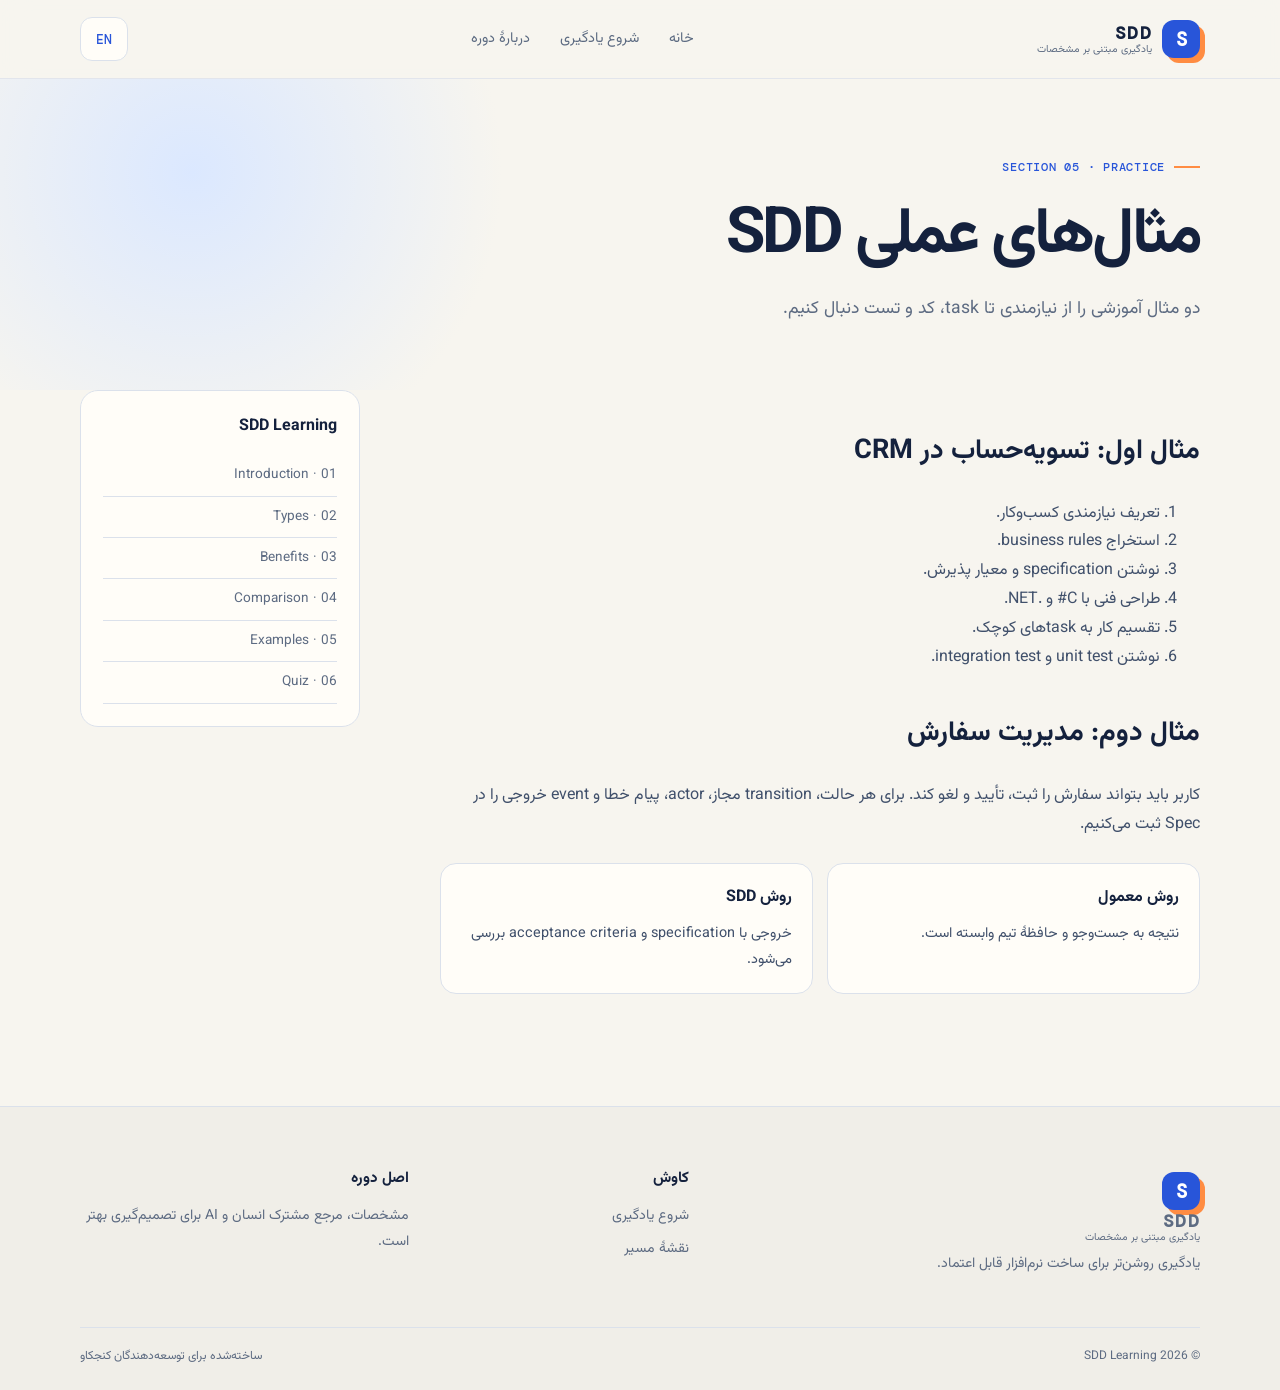
==== pages/practical-examples.html @ bbc89bef "Build bilingual SDD learning website" ====
<!doctype html><html lang="fa" dir="rtl"><head><meta charset="utf-8"><meta name="viewport" content="width=device-width, initial-scale=1"><title>Practical Examples</title><link rel="stylesheet" href="../styles/style.css"></head><body data-page="practical-examples"><div data-header></div><main><section class="page-hero"><div class="container"><span class="eyebrow">SECTION 05 · PRACTICE</span><h1 data-page-title>مثال‌های عملی SDD</h1><p class="lead" data-page-lead>دو مثال آموزشی را از نیازمندی تا task، کد و تست دنبال کنیم.</p></div></section><section class="container content-layout"><article class="article" data-page-content><h2>مثال اول: تسویه‌حساب در CRM</h2><ol><li>تعریف نیازمندی کسب‌وکار.</li><li>استخراج business rules.</li><li>نوشتن specification و معیار پذیرش.</li><li>طراحی فنی با C# و .NET.</li><li>تقسیم کار به taskهای کوچک.</li><li>نوشتن unit test و integration test.</li></ol><h2>مثال دوم: مدیریت سفارش</h2><p>کاربر باید بتواند سفارش را ثبت، تأیید و لغو کند. برای هر حالت، transition مجاز، actor، پیام خطا و event خروجی را در Spec ثبت می‌کنیم.</p><div class="compare"><div><h3>روش معمول</h3><p>نتیجه به جست‌وجو و حافظهٔ تیم وابسته است.</p></div><div><h3>روش SDD</h3><p>خروجی با specification و acceptance criteria بررسی می‌شود.</p></div></div></article><aside class="side-card"><h2>SDD Learning</h2><a href="sdd-introduction.html">01 · Introduction</a><a href="sdd-types.html">02 · Types</a><a href="sdd-benefits.html">03 · Benefits</a><a href="sdd-vs-markdown.html">04 · Comparison</a><a href="practical-examples.html">05 · Examples</a><a href="quiz.html">06 · Quiz</a></aside></section></main><div data-footer></div><script src="../js/main.js"></script></body></html>
---- styles/style.css ----
@import url('https://fonts.googleapis.com/css2?family=DM+Mono:wght@400;500&family=Vazirmatn:wght@400;500;600;700;800&display=swap');
:root{--ink:#14213d;--muted:#5d6b82;--cream:#f7f5ef;--paper:#fffdf8;--blue:#2855d9;--blue-dark:#173baf;--mint:#d9f3e7;--line:#dbe1eb;--orange:#ff8c42;--radius:20px;--shadow:0 18px 45px rgba(20,33,61,.09)}
*{box-sizing:border-box}html{scroll-behavior:smooth}body{margin:0;background:var(--cream);color:var(--ink);font-family:Vazirmatn,system-ui,sans-serif;line-height:1.8}a{color:inherit;text-decoration:none}button{font:inherit;cursor:pointer}button:focus-visible,a:focus-visible{outline:3px solid #ffb000;outline-offset:3px}.container{width:min(1120px,calc(100% - 40px));margin-inline:auto}.site-header{position:sticky;top:0;z-index:20;background:rgba(247,245,239,.9);backdrop-filter:blur(14px);border-bottom:1px solid rgba(219,225,235,.75)}.header-inner{height:78px;display:flex;align-items:center;justify-content:space-between;gap:28px}.brand{display:inline-flex;align-items:center;gap:10px}.brand strong{display:block;font:800 1.1rem 'DM Mono',monospace;letter-spacing:.08em}.brand small{display:block;color:var(--muted);font-size:.65rem;line-height:1.2}.brand-mark{display:grid;place-items:center;width:38px;height:38px;border-radius:12px;background:var(--blue);color:#fff;font:700 1.2rem 'DM Mono',monospace;box-shadow:5px 5px 0 var(--orange)}.main-nav{display:flex;align-items:center;gap:30px;color:var(--muted);font-size:.9rem}.main-nav a{transition:color .2s}.main-nav a:hover{color:var(--blue)}.header-actions{display:flex;align-items:center;gap:10px}.language-toggle{min-width:48px;min-height:44px;border:1px solid var(--line);border-radius:12px;background:var(--paper);color:var(--blue);font:500 .8rem 'DM Mono',monospace}.menu-toggle{display:none;border:0;background:none;padding:10px}.menu-toggle span{display:block;width:22px;height:2px;background:var(--ink);margin:4px}.hero{padding:88px 0 76px;background:radial-gradient(circle at 85% 20%,#dbe8ff 0,transparent 30%),var(--cream)}.hero-grid{display:grid;grid-template-columns:1.1fr .9fr;align-items:center;gap:70px}.eyebrow{display:inline-flex;align-items:center;gap:9px;color:var(--blue);font:500 .77rem 'DM Mono',monospace;text-transform:uppercase;letter-spacing:.06em}.eyebrow:before{content:'';width:26px;height:2px;background:var(--orange)}h1,h2,h3,p{margin-top:0}h1{font-size:clamp(2.6rem,5vw,5rem);line-height:1.14;letter-spacing:-.04em;margin:20px 0}.hero-copy h1 em{color:var(--blue);font-style:normal}.lead{font-size:1.1rem;color:var(--muted);max-width:590px}.actions{display:flex;flex-wrap:wrap;gap:12px;margin-top:30px}.button{display:inline-flex;justify-content:center;align-items:center;gap:8px;min-height:48px;padding:0 20px;border-radius:12px;border:1px solid transparent;font-weight:600;transition:transform .2s,background .2s}.button:hover{transform:translateY(-2px)}.button-primary{background:var(--blue);color:white;box-shadow:0 8px 16px rgba(40,85,217,.2)}.button-primary:hover{background:var(--blue-dark)}.button-secondary{background:var(--paper);border-color:var(--line)}.hero-art{position:relative;min-height:390px}.orbit{position:absolute;inset:8% 4%;border:1px dashed #aab9dd;border-radius:48% 52% 50% 45%;transform:rotate(-12deg)}.orbit:after{content:'';position:absolute;inset:12%;border:1px solid #cbd6ed;border-radius:50%;transform:rotate(28deg)}.spec-card{position:absolute;top:22%;right:12%;width:72%;padding:23px;border-radius:18px;background:var(--paper);box-shadow:var(--shadow);border:1px solid #e8e6de;transform:rotate(5deg)}.spec-card header{display:flex;justify-content:space-between;color:var(--muted);font:500 .7rem 'DM Mono',monospace}.dot{display:inline-block;width:8px;height:8px;border-radius:50%;background:#41b883;margin-inline-start:5px}.spec-card h3{margin:24px 0 12px;font-size:1.2rem}.code-lines{display:grid;gap:9px}.code-lines span{height:8px;border-radius:5px;background:#e2e8f5}.code-lines span:nth-child(1){width:88%;background:#b9c8f4}.code-lines span:nth-child(2){width:68%}.code-lines span:nth-child(3){width:78%;background:#f7d0ac}.code-lines span:nth-child(4){width:42%}.float-note{position:absolute;left:2%;bottom:20%;padding:14px 16px;background:var(--mint);border:1px solid #a8dfc5;border-radius:13px;font-size:.8rem;box-shadow:8px 8px 0 rgba(40,85,217,.1)}.section{padding:88px 0}.section-head{display:flex;justify-content:space-between;align-items:end;gap:30px;margin-bottom:30px}.section-head h2{font-size:clamp(1.8rem,3vw,2.7rem);line-height:1.25;margin:12px 0 0}.section-head p{color:var(--muted);max-width:430px;margin:0}.cards{display:grid;grid-template-columns:repeat(3,1fr);gap:16px}.card{display:flex;flex-direction:column;min-height:240px;padding:24px;background:var(--paper);border:1px solid var(--line);border-radius:var(--radius);transition:transform .2s,box-shadow .2s}.card:hover{transform:translateY(-5px);box-shadow:var(--shadow)}.card-num{color:var(--blue);font:500 .8rem 'DM Mono',monospace}.card h3{font-size:1.25rem;line-height:1.4;margin:20px 0 8px}.card p{color:var(--muted);font-size:.9rem;margin-bottom:auto}.card-link{color:var(--blue);font-size:.85rem;font-weight:600;margin-top:24px}.roadmap{background:var(--ink);color:white;border-radius:28px;padding:42px}.roadmap .eyebrow{color:#b9c8f4}.roadmap h2{font-size:2rem;margin:12px 0 32px}.steps{display:grid;grid-template-columns:repeat(6,1fr);gap:10px}.step{position:relative;padding-top:20px;border-top:2px solid #52617e}.step:before{content:'';position:absolute;top:-7px;right:0;width:12px;height:12px;background:var(--orange);border-radius:50%;box-shadow:0 0 0 5px rgba(255,140,66,.14)}.step strong{display:block;font:500 .75rem 'DM Mono',monospace;color:#b9c8f4}.step span{display:block;margin-top:8px;font-size:.85rem}.site-footer{padding:58px 0 22px;border-top:1px solid var(--line);background:#f0eee8}.footer-grid{display:grid;grid-template-columns:1.4fr .7fr 1fr;gap:50px}.footer-brand{margin-bottom:18px}.site-footer p,.site-footer a{color:var(--muted);font-size:.88rem}.site-footer h2{font-size:.95rem;margin:0 0 12px}.site-footer a{display:block;margin:7px 0}.footer-bottom{display:flex;justify-content:space-between;border-top:1px solid var(--line);margin-top:36px;padding-top:18px;color:var(--muted);font-size:.75rem}.page-hero{padding:72px 0 48px;background:radial-gradient(circle at 15% 30%,#dbe8ff 0,transparent 28%),var(--cream)}.page-hero h1{font-size:clamp(2.3rem,5vw,4rem);max-width:800px}.content-layout{display:grid;grid-template-columns:1fr 280px;gap:50px;padding-bottom:88px}.article{max-width:760px}.article h2{font-size:1.7rem;margin-top:38px}.article p,.article li{color:#40506b}.article ul{padding-inline-start:24px}.cycle{display:grid;grid-template-columns:repeat(3,1fr);gap:12px;margin:30px 0}.cycle-item{padding:18px;background:var(--paper);border:1px solid var(--line);border-radius:15px}.cycle-item strong{display:block;color:var(--blue);font:500 .8rem 'DM Mono',monospace}.cycle-item span{display:block;font-weight:600;margin-top:8px}.side-card{align-self:start;position:sticky;top:110px;padding:22px;background:var(--paper);border:1px solid var(--line);border-radius:18px}.side-card h2{font-size:1rem}.side-card a{display:block;padding:8px 0;color:var(--muted);font-size:.85rem;border-bottom:1px solid var(--line)}.side-card a:hover{color:var(--blue)}[dir=ltr]{font-family:Inter,system-ui,sans-serif}[dir=ltr] .main-nav,[dir=ltr] .brand small,[dir=ltr] .lead,[dir=ltr] .card p,[dir=ltr] .article p,[dir=ltr] .article li,[dir=ltr] .site-footer p,[dir=ltr] .site-footer a{font-family:Inter,system-ui,sans-serif}[dir=ltr] .hero-copy,[dir=ltr] .page-hero,[dir=ltr] .article{text-align:left}
@media(max-width:800px){.container{width:min(100% - 28px,620px)}.header-inner{height:68px}.main-nav{display:none;position:absolute;top:68px;left:14px;right:14px;padding:16px;background:var(--paper);border:1px solid var(--line);border-radius:16px;box-shadow:var(--shadow);flex-direction:column;align-items:stretch;gap:0}.main-nav.is-open{display:flex}.main-nav a{padding:10px 8px}.menu-toggle{display:block}.hero{padding:58px 0}.hero-grid{grid-template-columns:1fr;gap:30px}.hero-art{min-height:300px}.spec-card{right:8%;width:80%}.float-note{bottom:8%;left:0}.cards{grid-template-columns:1fr}.section{padding:60px 0}.section-head{display:block}.section-head p{margin-top:12px}.roadmap{padding:28px 20px}.steps{grid-template-columns:repeat(2,1fr);gap:24px 12px}.footer-grid{grid-template-columns:1fr 1fr;gap:28px}.footer-grid>div:first-child{grid-column:1/-1}.content-layout{grid-template-columns:1fr;gap:28px}.side-card{position:static}.cycle{grid-template-columns:1fr 1fr}}
@media(max-width:430px){h1{font-size:2.45rem}.footer-grid{grid-template-columns:1fr}.footer-grid>div:first-child{grid-column:auto}.footer-bottom{display:block}.footer-bottom span{display:block;margin-top:5px}.cycle{grid-template-columns:1fr}}
@media(prefers-reduced-motion:reduce){*,*:before,*:after{scroll-behavior:auto!important;transition-duration:.01ms!important;animation-duration:.01ms!important}}
.language-modal{position:fixed;inset:0;z-index:100;display:grid;place-items:center;padding:20px;background:rgba(20,33,61,.42);backdrop-filter:blur(8px)}.language-modal[hidden]{display:none}.language-dialog{width:min(440px,100%);padding:34px;background:var(--paper);border:1px solid var(--line);border-radius:24px;box-shadow:0 24px 70px rgba(20,33,61,.22);text-align:center}.language-dialog h2{margin:16px 0 8px;font-size:1.55rem}.language-dialog p{color:var(--muted);margin-bottom:24px}.language-options{display:flex;justify-content:center;gap:12px}.info-grid{display:grid;grid-template-columns:repeat(3,1fr);gap:14px;margin:24px 0 32px}.info-card,.compare>div,.benefit-list>div{padding:20px;background:var(--paper);border:1px solid var(--line);border-radius:16px}.info-card b,.benefit-list b{color:var(--blue);font-size:1.05rem}.info-card p,.compare p,.benefit-list p{margin:8px 0 0;font-size:.9rem}.article table{width:100%;border-collapse:collapse;margin:22px 0 28px;background:var(--paper);border:1px solid var(--line);border-radius:14px;overflow:hidden;display:table}.article th,.article td{padding:13px 14px;border-bottom:1px solid var(--line);text-align:start;font-size:.86rem}.article th{background:#edf1fb;color:var(--ink);font-weight:700}.article tr:last-child td{border-bottom:0}.note{padding:18px 20px;margin:24px 0;background:var(--mint);border-inline-start:4px solid #41b883;border-radius:12px;color:var(--ink)!important}.benefit-list{display:grid;grid-template-columns:repeat(2,1fr);gap:14px;margin:24px 0 32px}.compare{display:grid;grid-template-columns:1fr 1fr;gap:14px;margin:24px 0}.compare h3{margin:0;font-size:1rem}.quiz fieldset{margin:0 0 18px;padding:20px;border:1px solid var(--line);border-radius:16px;background:var(--paper)}.quiz legend{padding:0 8px;font-weight:700}.quiz label{display:block;padding:9px 0;color:var(--muted);cursor:pointer}.quiz input{accent-color:var(--blue);margin-inline-end:8px}.quiz-result{font-weight:700;color:var(--blue);min-height:30px;margin-top:18px}@media(max-width:800px){.info-grid,.benefit-list,.compare{grid-template-columns:1fr}.article table{display:block;overflow-x:auto;white-space:nowrap}.language-options{flex-direction:column}.language-options .button{width:100%}.page-hero{padding:52px 0 34px}.article h2{font-size:1.45rem}}
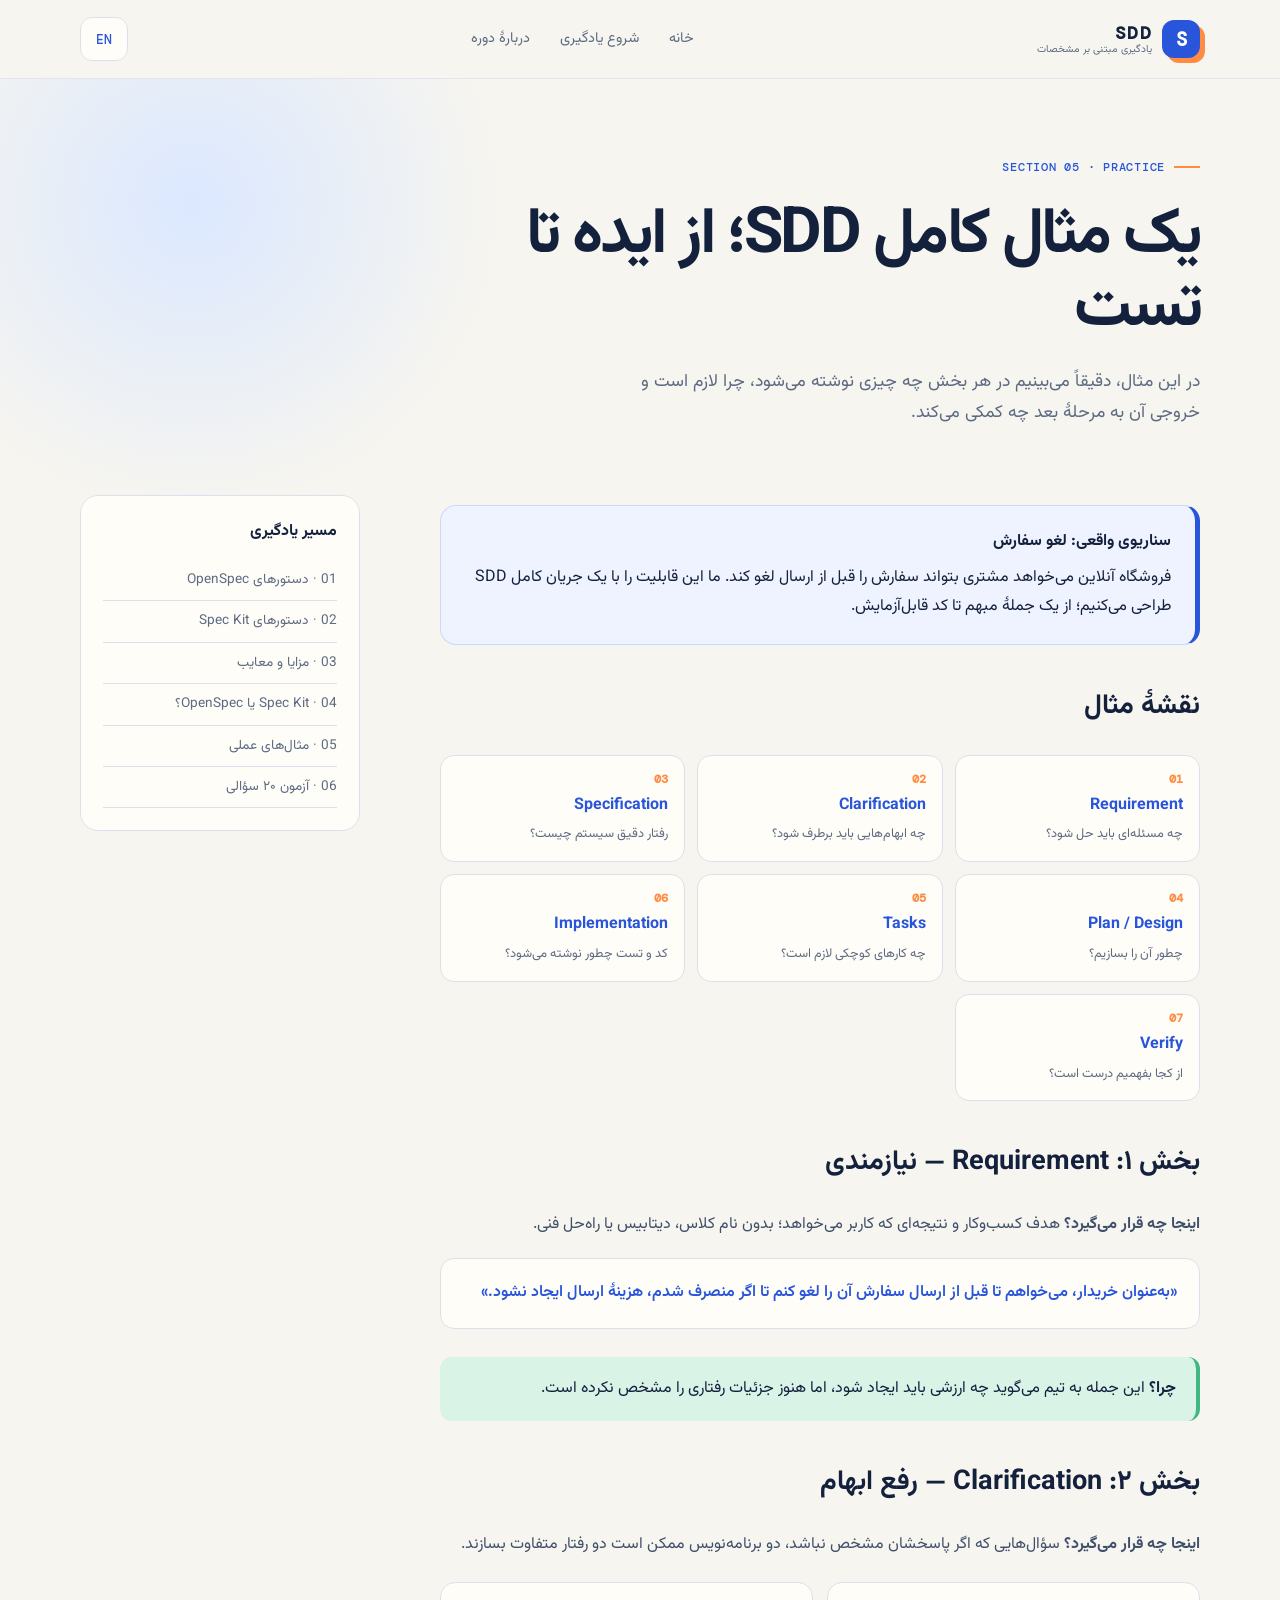
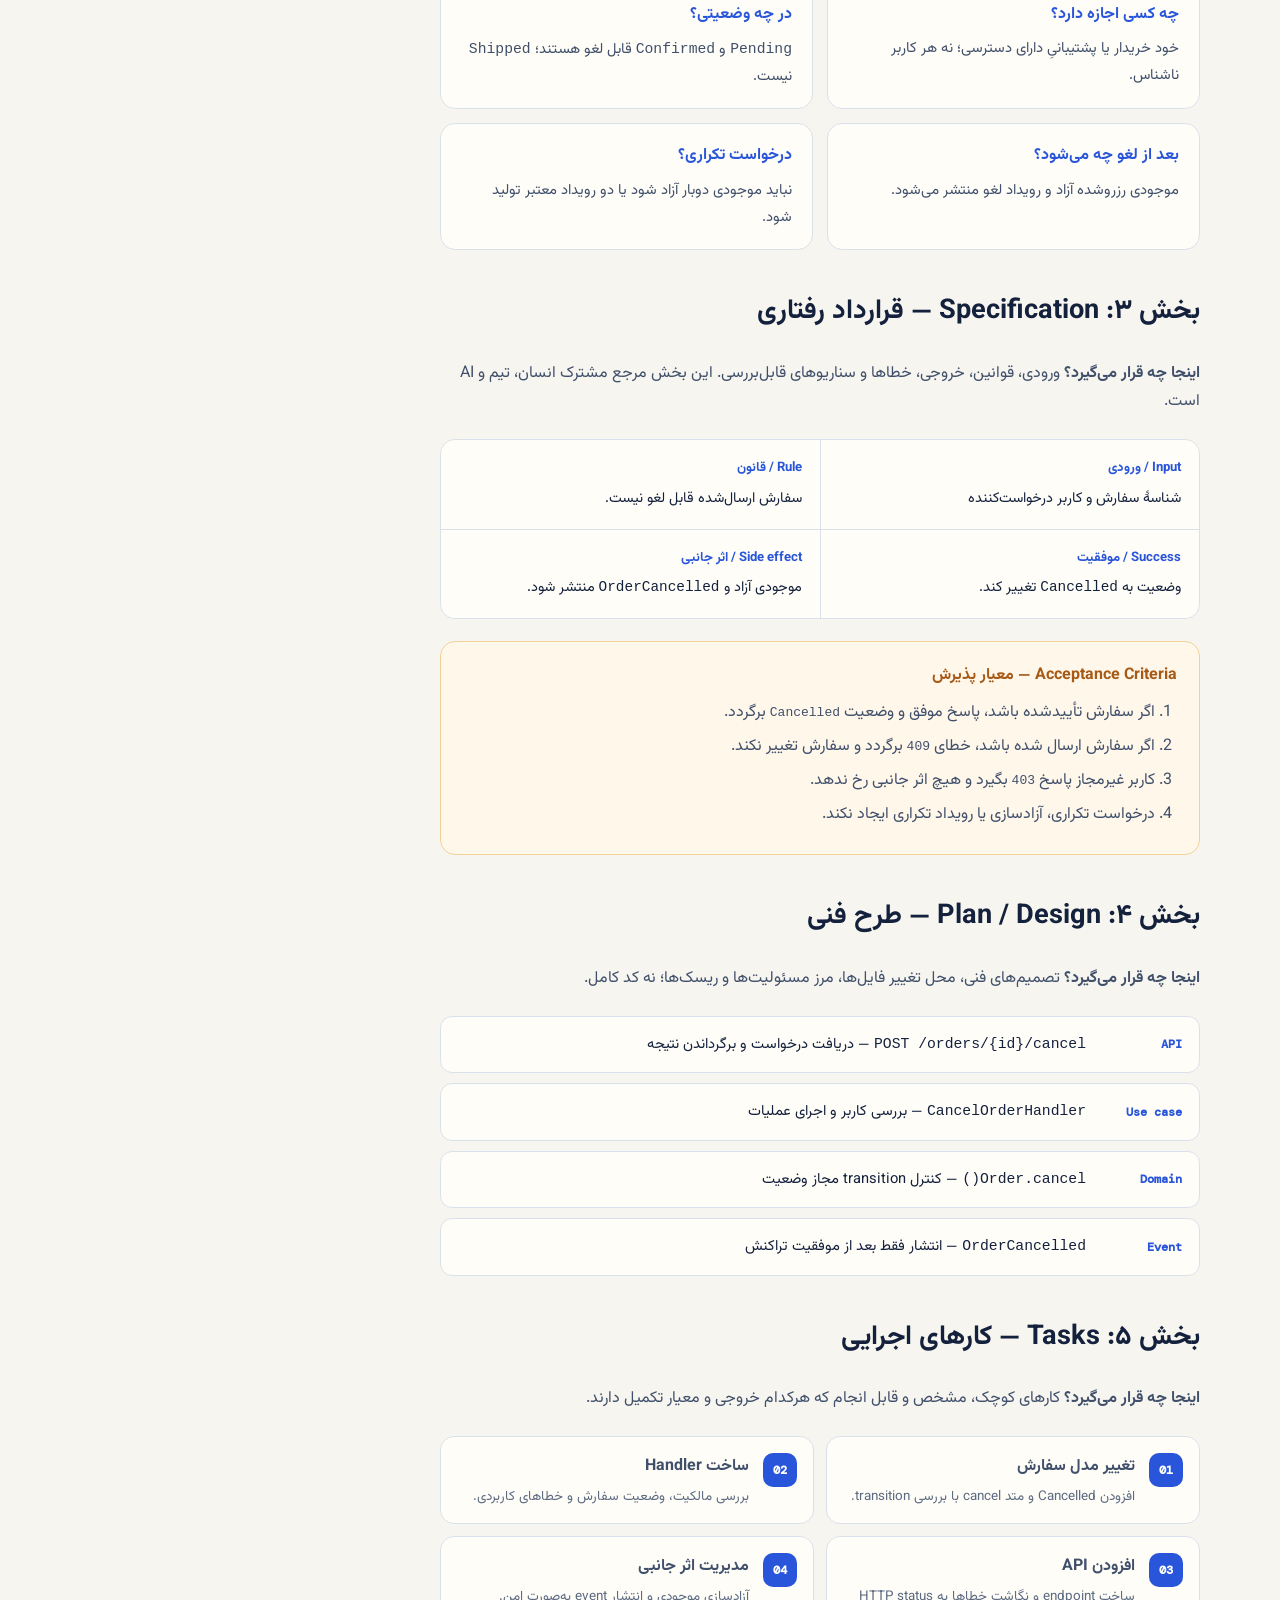
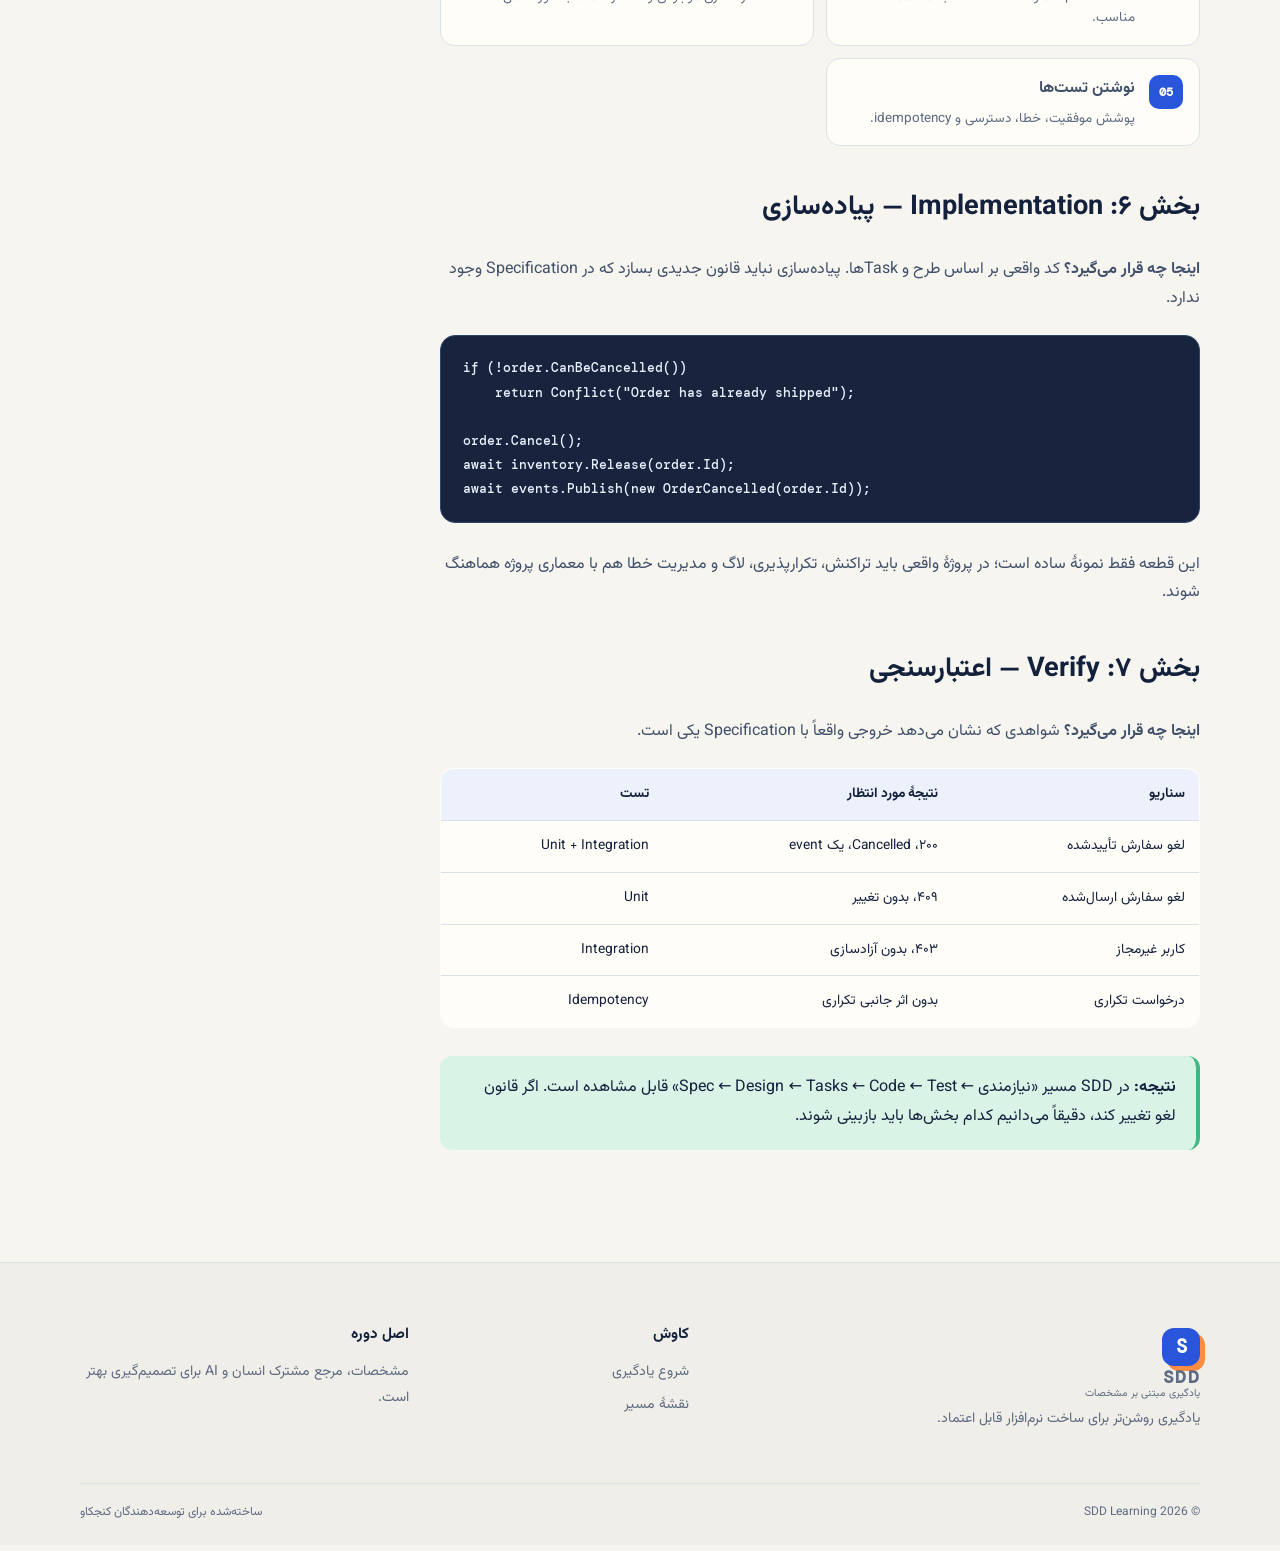
==== commit ab545f5c: "Expand practical examples HTML page" ====
--- a/pages/practical-examples.html
+++ b/pages/practical-examples.html
@@ -1 +1,73 @@
-<!doctype html><html lang="fa" dir="rtl"><head><meta charset="utf-8"><meta name="viewport" content="width=device-width, initial-scale=1"><title>Practical Examples</title><link rel="stylesheet" href="../styles/style.css"></head><body data-page="practical-examples"><div data-header></div><main><section class="page-hero"><div class="container"><span class="eyebrow">SECTION 05 · PRACTICE</span><h1 data-page-title>مثال‌های عملی SDD</h1><p class="lead" data-page-lead>دو مثال آموزشی را از نیازمندی تا task، کد و تست دنبال کنیم.</p></div></section><section class="container content-layout"><article class="article" data-page-content><h2>مثال اول: تسویه‌حساب در CRM</h2><ol><li>تعریف نیازمندی کسب‌وکار.</li><li>استخراج business rules.</li><li>نوشتن specification و معیار پذیرش.</li><li>طراحی فنی با C# و .NET.</li><li>تقسیم کار به taskهای کوچک.</li><li>نوشتن unit test و integration test.</li></ol><h2>مثال دوم: مدیریت سفارش</h2><p>کاربر باید بتواند سفارش را ثبت، تأیید و لغو کند. برای هر حالت، transition مجاز، actor، پیام خطا و event خروجی را در Spec ثبت می‌کنیم.</p><div class="compare"><div><h3>روش معمول</h3><p>نتیجه به جست‌وجو و حافظهٔ تیم وابسته است.</p></div><div><h3>روش SDD</h3><p>خروجی با specification و acceptance criteria بررسی می‌شود.</p></div></div></article><aside class="side-card"><h2>SDD Learning</h2><a href="sdd-introduction.html">01 · Introduction</a><a href="sdd-types.html">02 · Types</a><a href="sdd-benefits.html">03 · Benefits</a><a href="sdd-vs-markdown.html">04 · Comparison</a><a href="practical-examples.html">05 · Examples</a><a href="quiz.html">06 · Quiz</a></aside></section></main><div data-footer></div><script src="../js/main.js"></script></body></html>
+<!doctype html>
+<html lang="fa" dir="rtl">
+<head>
+  <meta charset="utf-8">
+  <meta name="viewport" content="width=device-width, initial-scale=1">
+  <meta name="description" content="مثال کامل Spec-Driven Development از نیازمندی تا تست">
+  <title>مثال‌های عملی SDD</title>
+  <link rel="stylesheet" href="../styles/style.css">
+</head>
+<body data-page="practical-examples">
+  <div data-header></div>
+  <main>
+    <section class="page-hero"><div class="container">
+      <span class="eyebrow">SECTION 05 · PRACTICE</span>
+      <h1 data-page-title>یک مثال کامل SDD؛ از ایده تا تست</h1>
+      <p class="lead" data-page-lead>در این مثال، دقیقاً می‌بینیم در هر بخش چه چیزی نوشته می‌شود، چرا لازم است و خروجی آن به مرحلهٔ بعد چه کمکی می‌کند.</p>
+    </div></section>
+    <section class="container content-layout">
+      <article class="article" data-page-content>
+        <div class="plain-callout"><strong>سناریوی واقعی: لغو سفارش</strong><p>فروشگاه آنلاین می‌خواهد مشتری بتواند سفارش را قبل از ارسال لغو کند. ما این قابلیت را با یک جریان کامل SDD طراحی می‌کنیم؛ از یک جملهٔ مبهم تا کد قابل‌آزمایش.</p></div>
+        <h2>نقشهٔ مثال</h2>
+        <div class="artifact-grid">
+          <div class="artifact-card"><span>01</span><b>Requirement</b><small>چه مسئله‌ای باید حل شود؟</small></div>
+          <div class="artifact-card"><span>02</span><b>Clarification</b><small>چه ابهام‌هایی باید برطرف شود؟</small></div>
+          <div class="artifact-card"><span>03</span><b>Specification</b><small>رفتار دقیق سیستم چیست؟</small></div>
+          <div class="artifact-card"><span>04</span><b>Plan / Design</b><small>چطور آن را بسازیم؟</small></div>
+          <div class="artifact-card"><span>05</span><b>Tasks</b><small>چه کارهای کوچکی لازم است؟</small></div>
+          <div class="artifact-card"><span>06</span><b>Implementation</b><small>کد و تست چطور نوشته می‌شود؟</small></div>
+          <div class="artifact-card"><span>07</span><b>Verify</b><small>از کجا بفهمیم درست است؟</small></div>
+        </div>
+        <h2>بخش ۱: Requirement — نیازمندی</h2>
+        <p><b>اینجا چه قرار می‌گیرد؟</b> هدف کسب‌وکار و نتیجه‌ای که کاربر می‌خواهد؛ بدون نام کلاس، دیتابیس یا راه‌حل فنی.</p>
+        <div class="example-quote">«به‌عنوان خریدار، می‌خواهم تا قبل از ارسال سفارش آن را لغو کنم تا اگر منصرف شدم، هزینهٔ ارسال ایجاد نشود.»</div>
+        <p class="note"><b>چرا؟</b> این جمله به تیم می‌گوید چه ارزشی باید ایجاد شود، اما هنوز جزئیات رفتاری را مشخص نکرده است.</p>
+        <h2>بخش ۲: Clarification — رفع ابهام</h2>
+        <p><b>اینجا چه قرار می‌گیرد؟</b> سؤال‌هایی که اگر پاسخشان مشخص نباشد، دو برنامه‌نویس ممکن است دو رفتار متفاوت بسازند.</p>
+        <div class="example-grid">
+          <div class="example-step"><b>چه کسی اجازه دارد؟</b><p>خود خریدار یا پشتیبانیِ دارای دسترسی؛ نه هر کاربر ناشناس.</p></div>
+          <div class="example-step"><b>در چه وضعیتی؟</b><p><code>Pending</code> و <code>Confirmed</code> قابل لغو هستند؛ <code>Shipped</code> نیست.</p></div>
+          <div class="example-step"><b>بعد از لغو چه می‌شود؟</b><p>موجودی رزروشده آزاد و رویداد لغو منتشر می‌شود.</p></div>
+          <div class="example-step"><b>درخواست تکراری؟</b><p>نباید موجودی دوبار آزاد شود یا دو رویداد معتبر تولید شود.</p></div>
+        </div>
+        <h2>بخش ۳: Specification — قرارداد رفتاری</h2>
+        <p><b>اینجا چه قرار می‌گیرد؟</b> ورودی، قوانین، خروجی، خطاها و سناریوهای قابل‌بررسی. این بخش مرجع مشترک انسان، تیم و AI است.</p>
+        <div class="spec-block"><div><strong>Input / ورودی</strong><span>شناسهٔ سفارش و کاربر درخواست‌کننده</span></div><div><strong>Rule / قانون</strong><span>سفارش ارسال‌شده قابل لغو نیست.</span></div><div><strong>Success / موفقیت</strong><span>وضعیت به <code>Cancelled</code> تغییر کند.</span></div><div><strong>Side effect / اثر جانبی</strong><span>موجودی آزاد و <code>OrderCancelled</code> منتشر شود.</span></div></div>
+        <div class="acceptance"><h3>Acceptance Criteria — معیار پذیرش</h3><ol><li>اگر سفارش تأییدشده باشد، پاسخ موفق و وضعیت <code>Cancelled</code> برگردد.</li><li>اگر سفارش ارسال شده باشد، خطای <code>409</code> برگردد و سفارش تغییر نکند.</li><li>کاربر غیرمجاز پاسخ <code>403</code> بگیرد و هیچ اثر جانبی رخ ندهد.</li><li>درخواست تکراری، آزادسازی یا رویداد تکراری ایجاد نکند.</li></ol></div>
+        <h2>بخش ۴: Plan / Design — طرح فنی</h2>
+        <p><b>اینجا چه قرار می‌گیرد؟</b> تصمیم‌های فنی، محل تغییر فایل‌ها، مرز مسئولیت‌ها و ریسک‌ها؛ نه کد کامل.</p>
+        <div class="flow-list"><div><b>API</b><span><code>POST /orders/{id}/cancel</code> — دریافت درخواست و برگرداندن نتیجه</span></div><div><b>Use case</b><span><code>CancelOrderHandler</code> — بررسی کاربر و اجرای عملیات</span></div><div><b>Domain</b><span><code>Order.cancel()</code> — کنترل transition مجاز وضعیت</span></div><div><b>Event</b><span><code>OrderCancelled</code> — انتشار فقط بعد از موفقیت تراکنش</span></div></div>
+        <h2>بخش ۵: Tasks — کارهای اجرایی</h2>
+        <p><b>اینجا چه قرار می‌گیرد؟</b> کارهای کوچک، مشخص و قابل انجام که هرکدام خروجی و معیار تکمیل دارند.</p>
+        <div class="task-list"><div><span>01</span><p><b>تغییر مدل سفارش</b><small>افزودن Cancelled و متد cancel با بررسی transition.</small></p></div><div><span>02</span><p><b>ساخت Handler</b><small>بررسی مالکیت، وضعیت سفارش و خطاهای کاربردی.</small></p></div><div><span>03</span><p><b>افزودن API</b><small>ساخت endpoint و نگاشت خطاها به HTTP status مناسب.</small></p></div><div><span>04</span><p><b>مدیریت اثر جانبی</b><small>آزادسازی موجودی و انتشار event به‌صورت امن.</small></p></div><div><span>05</span><p><b>نوشتن تست‌ها</b><small>پوشش موفقیت، خطا، دسترسی و idempotency.</small></p></div></div>
+        <h2>بخش ۶: Implementation — پیاده‌سازی</h2>
+        <p><b>اینجا چه قرار می‌گیرد؟</b> کد واقعی بر اساس طرح و Taskها. پیاده‌سازی نباید قانون جدیدی بسازد که در Specification وجود ندارد.</p>
+        <pre class="code-sample"><code>if (!order.CanBeCancelled())
+    return Conflict("Order has already shipped");
+
+order.Cancel();
+await inventory.Release(order.Id);
+await events.Publish(new OrderCancelled(order.Id));</code></pre>
+        <p>این قطعه فقط نمونهٔ ساده است؛ در پروژهٔ واقعی باید تراکنش، تکرارپذیری، لاگ و مدیریت خطا هم با معماری پروژه هماهنگ شوند.</p>
+        <h2>بخش ۷: Verify — اعتبارسنجی</h2>
+        <p><b>اینجا چه قرار می‌گیرد؟</b> شواهدی که نشان می‌دهد خروجی واقعاً با Specification یکی است.</p>
+        <table><thead><tr><th>سناریو</th><th>نتیجهٔ مورد انتظار</th><th>تست</th></tr></thead><tbody><tr><td>لغو سفارش تأییدشده</td><td>۲۰۰، Cancelled، یک event</td><td>Unit + Integration</td></tr><tr><td>لغو سفارش ارسال‌شده</td><td>۴۰۹، بدون تغییر</td><td>Unit</td></tr><tr><td>کاربر غیرمجاز</td><td>۴۰۳، بدون آزادسازی</td><td>Integration</td></tr><tr><td>درخواست تکراری</td><td>بدون اثر جانبی تکراری</td><td>Idempotency</td></tr></tbody></table>
+        <div class="note"><b>نتیجه:</b> در SDD مسیر «نیازمندی ← Spec ← Design ← Tasks ← Code ← Test» قابل مشاهده است. اگر قانون لغو تغییر کند، دقیقاً می‌دانیم کدام بخش‌ها باید بازبینی شوند.</div>
+      </article>
+      <aside class="side-card"><h2>مسیر یادگیری</h2><a href="sdd-introduction.html">01 · دستورهای OpenSpec</a><a href="sdd-types.html">02 · دستورهای Spec Kit</a><a href="sdd-benefits.html">03 · مزایا و معایب</a><a href="sdd-vs-markdown.html">04 · Spec Kit یا OpenSpec؟</a><a href="practical-examples.html" aria-current="page">05 · مثال‌های عملی</a><a href="quiz.html">06 · آزمون ۲۰ سؤالی</a></aside>
+    </section>
+  </main>
+  <div data-footer></div>
+  <script src="../js/main.js"></script>
+</body>
+</html>
--- a/styles/style.css
+++ b/styles/style.css
@@ -5,3 +5,6 @@
 @media(max-width:430px){h1{font-size:2.45rem}.footer-grid{grid-template-columns:1fr}.footer-grid>div:first-child{grid-column:auto}.footer-bottom{display:block}.footer-bottom span{display:block;margin-top:5px}.cycle{grid-template-columns:1fr}}
 @media(prefers-reduced-motion:reduce){*,*:before,*:after{scroll-behavior:auto!important;transition-duration:.01ms!important;animation-duration:.01ms!important}}
 .language-modal{position:fixed;inset:0;z-index:100;display:grid;place-items:center;padding:20px;background:rgba(20,33,61,.42);backdrop-filter:blur(8px)}.language-modal[hidden]{display:none}.language-dialog{width:min(440px,100%);padding:34px;background:var(--paper);border:1px solid var(--line);border-radius:24px;box-shadow:0 24px 70px rgba(20,33,61,.22);text-align:center}.language-dialog h2{margin:16px 0 8px;font-size:1.55rem}.language-dialog p{color:var(--muted);margin-bottom:24px}.language-options{display:flex;justify-content:center;gap:12px}.info-grid{display:grid;grid-template-columns:repeat(3,1fr);gap:14px;margin:24px 0 32px}.info-card,.compare>div,.benefit-list>div{padding:20px;background:var(--paper);border:1px solid var(--line);border-radius:16px}.info-card b,.benefit-list b{color:var(--blue);font-size:1.05rem}.info-card p,.compare p,.benefit-list p{margin:8px 0 0;font-size:.9rem}.article table{width:100%;border-collapse:collapse;margin:22px 0 28px;background:var(--paper);border:1px solid var(--line);border-radius:14px;overflow:hidden;display:table}.article th,.article td{padding:13px 14px;border-bottom:1px solid var(--line);text-align:start;font-size:.86rem}.article th{background:#edf1fb;color:var(--ink);font-weight:700}.article tr:last-child td{border-bottom:0}.note{padding:18px 20px;margin:24px 0;background:var(--mint);border-inline-start:4px solid #41b883;border-radius:12px;color:var(--ink)!important}.benefit-list{display:grid;grid-template-columns:repeat(2,1fr);gap:14px;margin:24px 0 32px}.compare{display:grid;grid-template-columns:1fr 1fr;gap:14px;margin:24px 0}.compare h3{margin:0;font-size:1rem}.quiz fieldset{margin:0 0 18px;padding:20px;border:1px solid var(--line);border-radius:16px;background:var(--paper)}.quiz legend{padding:0 8px;font-weight:700}.quiz label{display:block;padding:9px 0;color:var(--muted);cursor:pointer}.quiz input{accent-color:var(--blue);margin-inline-end:8px}.quiz-result{font-weight:700;color:var(--blue);min-height:30px;margin-top:18px}@media(max-width:800px){.info-grid,.benefit-list,.compare{grid-template-columns:1fr}.article table{display:block;overflow-x:auto;white-space:nowrap}.language-options{flex-direction:column}.language-options .button{width:100%}.page-hero{padding:52px 0 34px}.article h2{font-size:1.45rem}}
+/* Practical example components */
+.artifact-grid{display:grid;grid-template-columns:repeat(3,1fr);gap:12px;margin:22px 0 34px}.artifact-card{display:flex;flex-direction:column;gap:5px;padding:16px;background:var(--paper);border:1px solid var(--line);border-radius:14px}.artifact-card span{color:var(--orange);font:600 .72rem 'DM Mono',monospace}.artifact-card b{color:var(--blue)}.artifact-card small{color:var(--muted);font-size:.8rem;line-height:1.55}.code-sample{direction:ltr;text-align:left;overflow:auto;padding:20px 22px;margin:22px 0 28px;background:#18243d;color:#e8efff;border-radius:15px;font:500 .84rem/1.8 'DM Mono',monospace;border:1px solid #30466f}.code-sample code{font:inherit}@media(max-width:800px){.artifact-grid{grid-template-columns:repeat(2,1fr)}.code-sample{font-size:.76rem;padding:16px}}
+.plain-callout{padding:22px 24px;margin:10px 0 30px;background:#eef3ff;border:1px solid #cbd8fa;border-inline-start:5px solid var(--blue);border-radius:16px}.plain-callout p{margin:8px 0 0;color:var(--ink)}.example-quote{padding:20px 22px;margin:18px 0 28px;background:var(--paper);border:1px solid var(--line);border-radius:14px;font-weight:600;color:var(--blue)}.example-grid{display:grid;grid-template-columns:repeat(2,1fr);gap:14px;margin:22px 0 30px}.example-step{padding:18px 20px;background:var(--paper);border:1px solid var(--line);border-radius:15px}.example-step b{color:var(--blue)}.example-step p{margin:7px 0 0;font-size:.92rem}.spec-block{display:grid;grid-template-columns:repeat(2,1fr);gap:1px;margin:22px 0 20px;background:var(--line);border:1px solid var(--line);border-radius:15px;overflow:hidden}.spec-block div{display:flex;flex-direction:column;gap:5px;padding:17px 18px;background:var(--paper)}.spec-block strong{font-size:.82rem;color:var(--blue)}.spec-block span{font-size:.9rem}.acceptance{padding:20px 22px;background:#fff7ea;border:1px solid #f2d09c;border-radius:15px;margin:22px 0 30px}.acceptance h3{margin:0 0 8px;color:#a65a16;font-size:1rem}.acceptance ol{margin:0;padding-inline-start:22px}.acceptance li{margin:5px 0}.flow-list{display:grid;gap:10px;margin:22px 0 30px}.flow-list div{display:flex;align-items:center;gap:18px;padding:14px 17px;background:var(--paper);border:1px solid var(--line);border-radius:12px}.flow-list b{min-width:78px;color:var(--blue);font:600 .78rem 'DM Mono',monospace}.flow-list span{font-size:.92rem}.task-list{display:grid;grid-template-columns:repeat(2,1fr);gap:12px;margin:22px 0 30px}.task-list>div{display:flex;gap:14px;padding:16px;background:var(--paper);border:1px solid var(--line);border-radius:14px}.task-list>div>span{display:grid;place-items:center;flex:0 0 34px;height:34px;border-radius:10px;background:var(--blue);color:white;font:600 .75rem 'DM Mono',monospace}.task-list p{margin:0}.task-list b,.task-list small{display:block}.task-list small{margin-top:4px;color:var(--muted);font-size:.84rem;line-height:1.6}@media(max-width:800px){.example-grid,.spec-block,.task-list{grid-template-columns:1fr}.flow-list div{align-items:flex-start;flex-direction:column;gap:4px}.plain-callout{padding:18px}.article table{font-size:.82rem}}
